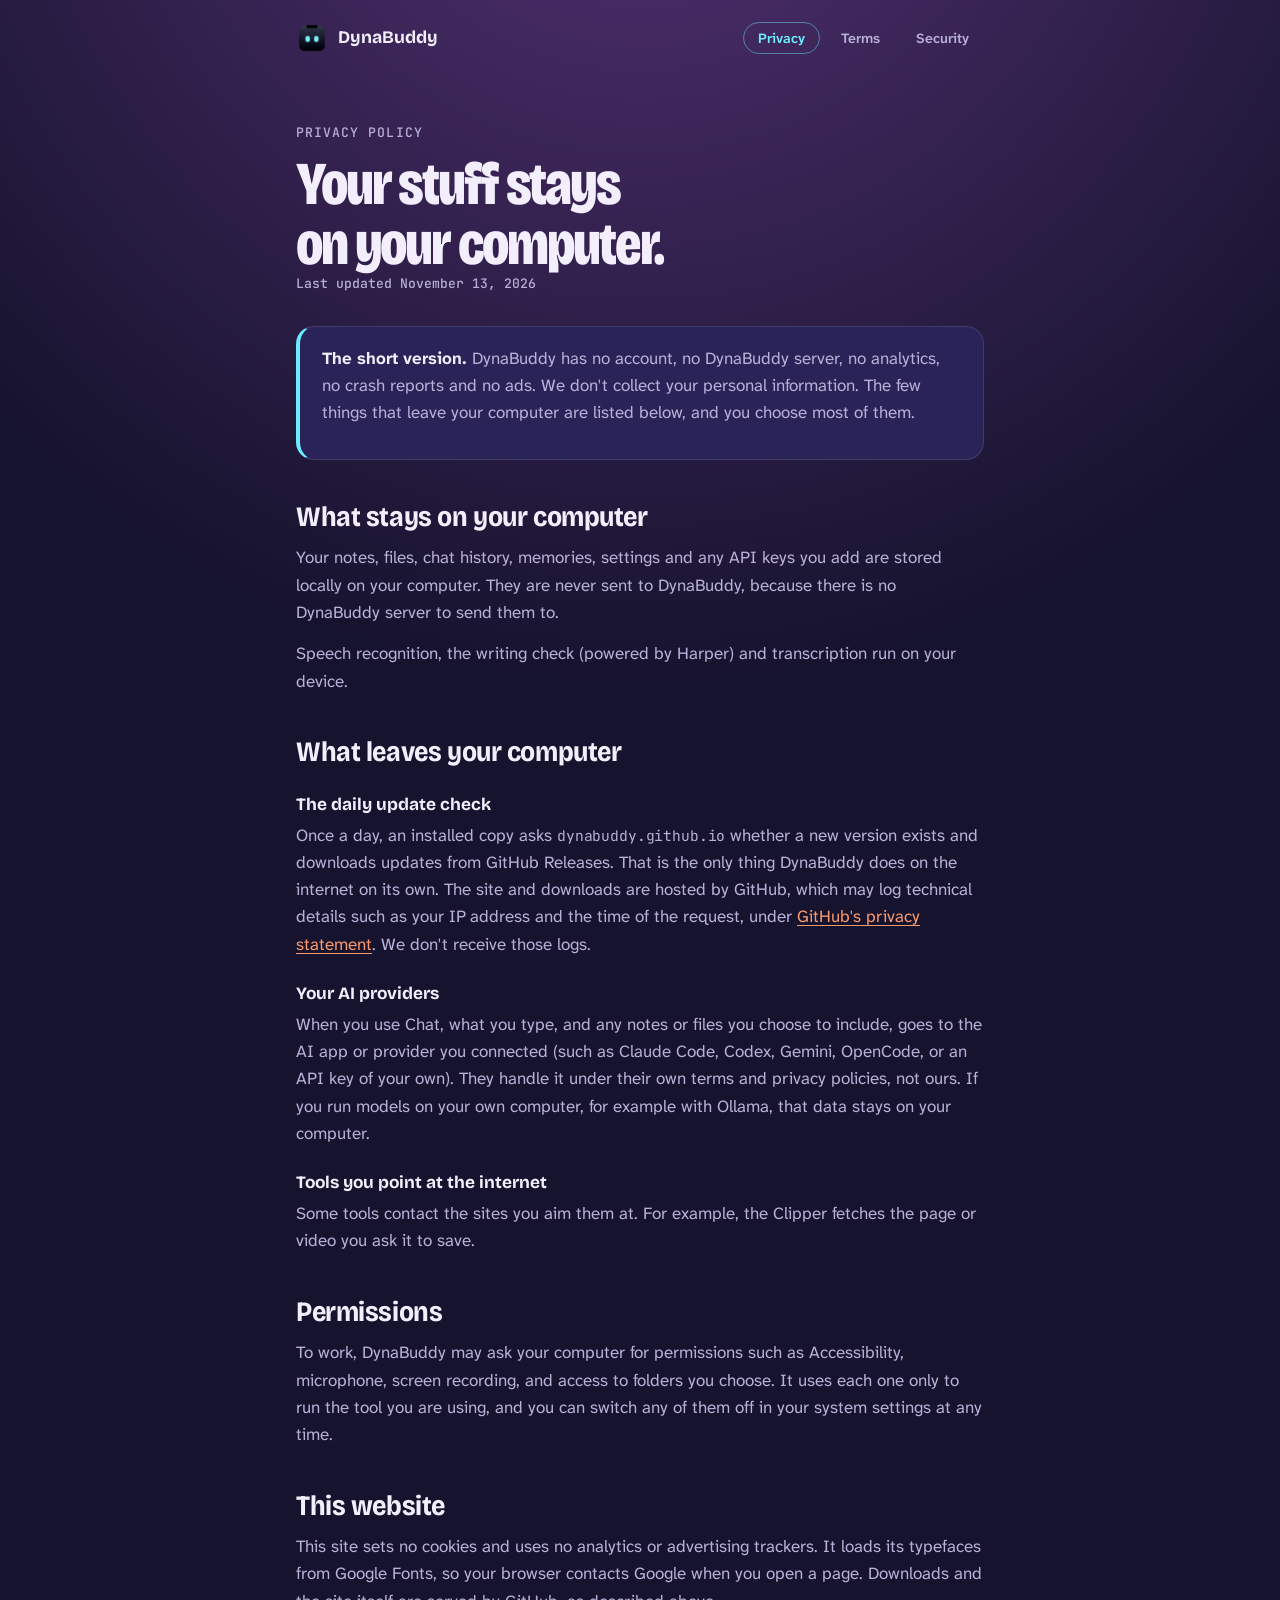
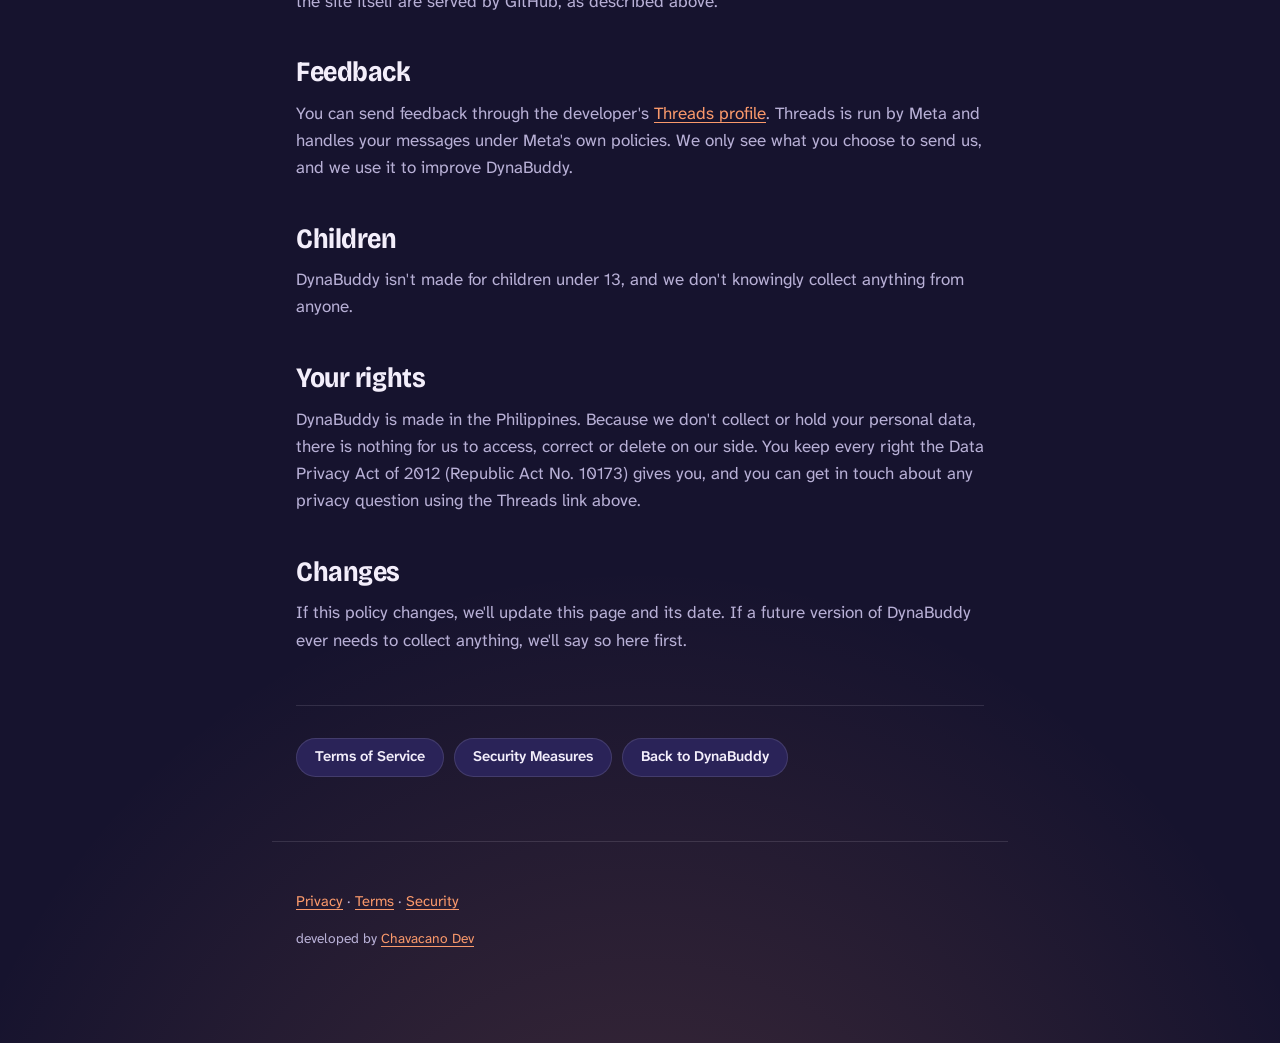
==== privacy.html @ 052398da "Add Privacy Policy, Terms of Service and Security Measures pages Three plain-language pages in the s" ====
<!doctype html>
<html lang="en">
<head>
  <meta charset="utf-8">
  <meta name="viewport" content="width=device-width, initial-scale=1">
  <title>Privacy Policy · DynaBuddy</title>
  <meta name="description" content="DynaBuddy has no account, no server and no analytics. What stays on your computer, and the few things that leave it.">
  <meta name="theme-color" content="#16132e">
  <link rel="icon" href="img/icon.png">
  <link rel="preconnect" href="https://fonts.googleapis.com">
  <link rel="preconnect" href="https://fonts.gstatic.com" crossorigin>
  <link href="https://fonts.googleapis.com/css2?family=Atkinson+Hyperlegible+Next:wght@400;600&family=Bricolage+Grotesque:opsz,wdth,wght@12..96,75..100,500..800&family=JetBrains+Mono:wght@500&display=swap" rel="stylesheet">
  <link rel="stylesheet" href="style.css">
</head>
<body class="doc-page">
  <header class="doc-bar">
    <a class="doc-home" href="./" aria-label="DynaBuddy home">
      <img src="img/icon.png" alt="" width="32" height="32">
      <span>DynaBuddy</span>
    </a>
    <nav class="doc-switch" aria-label="Legal pages">
      <a href="privacy.html" aria-current="page">Privacy</a>
      <a href="terms.html">Terms</a>
      <a href="security.html">Security</a>
    </nav>
  </header>

  <main class="doc">
    <p class="kicker">Privacy Policy</p>
    <h1>Your stuff stays on your computer.</h1>
    <p class="doc-meta">Last updated November 13, 2026</p>

    <div class="doc-summary">
      <p><b>The short version.</b> DynaBuddy has no account, no DynaBuddy server, no analytics, no crash reports and no ads. We don't collect your personal information. The few things that leave your computer are listed below, and you choose most of them.</p>
    </div>

    <div class="doc-block">
      <h2>What stays on your computer</h2>
      <p>Your notes, files, chat history, memories, settings and any API keys you add are stored locally on your computer. They are never sent to DynaBuddy, because there is no DynaBuddy server to send them to.</p>
      <p>Speech recognition, the writing check (powered by Harper) and transcription run on your device.</p>
    </div>

    <div class="doc-block">
      <h2>What leaves your computer</h2>
      <h3>The daily update check</h3>
      <p>Once a day, an installed copy asks <span class="mono">dynabuddy.github.io</span> whether a new version exists and downloads updates from GitHub Releases. That is the only thing DynaBuddy does on the internet on its own. The site and downloads are hosted by GitHub, which may log technical details such as your IP address and the time of the request, under <a href="https://docs.github.com/en/site-policy/privacy-policies/github-general-privacy-statement" target="_blank" rel="noopener">GitHub's privacy statement</a>. We don't receive those logs.</p>
      <h3>Your AI providers</h3>
      <p>When you use Chat, what you type, and any notes or files you choose to include, goes to the AI app or provider you connected (such as Claude Code, Codex, Gemini, OpenCode, or an API key of your own). They handle it under their own terms and privacy policies, not ours. If you run models on your own computer, for example with Ollama, that data stays on your computer.</p>
      <h3>Tools you point at the internet</h3>
      <p>Some tools contact the sites you aim them at. For example, the Clipper fetches the page or video you ask it to save.</p>
    </div>

    <div class="doc-block">
      <h2>Permissions</h2>
      <p>To work, DynaBuddy may ask your computer for permissions such as Accessibility, microphone, screen recording, and access to folders you choose. It uses each one only to run the tool you are using, and you can switch any of them off in your system settings at any time.</p>
    </div>

    <div class="doc-block">
      <h2>This website</h2>
      <p>This site sets no cookies and uses no analytics or advertising trackers. It loads its typefaces from Google Fonts, so your browser contacts Google when you open a page. Downloads and the site itself are served by GitHub, as described above.</p>
    </div>

    <div class="doc-block">
      <h2>Feedback</h2>
      <p>You can send feedback through the developer's <a href="https://www.threads.com/@chavacano_dev?igshid=NTc4MTIwNjQ2YQ==" target="_blank" rel="noopener">Threads profile</a>. Threads is run by Meta and handles your messages under Meta's own policies. We only see what you choose to send us, and we use it to improve DynaBuddy.</p>
    </div>

    <div class="doc-block">
      <h2>Children</h2>
      <p>DynaBuddy isn't made for children under 13, and we don't knowingly collect anything from anyone.</p>
    </div>

    <div class="doc-block">
      <h2>Your rights</h2>
      <p>DynaBuddy is made in the Philippines. Because we don't collect or hold your personal data, there is nothing for us to access, correct or delete on our side. You keep every right the Data Privacy Act of 2012 (Republic Act No. 10173) gives you, and you can get in touch about any privacy question using the Threads link above.</p>
    </div>

    <div class="doc-block">
      <h2>Changes</h2>
      <p>If this policy changes, we'll update this page and its date. If a future version of DynaBuddy ever needs to collect anything, we'll say so here first.</p>
    </div>

    <nav class="doc-more" aria-label="More">
      <a href="terms.html">Terms of Service</a>
      <a href="security.html">Security Measures</a>
      <a href="./">Back to DynaBuddy</a>
    </nav>
  </main>

  <footer>
    <nav class="legal-links" aria-label="Legal">
      <a href="privacy.html">Privacy</a> · <a href="terms.html">Terms</a> · <a href="security.html">Security</a>
    </nav>
    <p class="fine">developed by <a href="https://www.threads.com/@chavacano_dev?igshid=NTc4MTIwNjQ2YQ==" target="_blank" rel="noopener">Chavacano Dev</a></p>
  </footer>
</body>
</html>
---- style.css ----
/* DynaBuddy site. Palette from the app's dusk wallpaper; the eyes' cyan is the only bright accent. */
:root {
  --night: #16132e;      /* page */
  --dusk: #2a2358;       /* raised surfaces */
  --violet: #8c4db2;     /* horizon band */
  --peach: #fa996b;      /* warm accent, links */
  --eye: #6bedff;        /* the buddy's eyes: primary action */
  --paper: #f3eefb;      /* text */
  --muted: #b8b0d6;
  --ink: #050506;        /* the island */
  --line: rgba(243, 238, 251, 0.12);
  --display: "Bricolage Grotesque", "Segoe UI", system-ui, sans-serif;
  --body: "Atkinson Hyperlegible Next", "Segoe UI", system-ui, sans-serif;
  --mono: "JetBrains Mono", ui-monospace, Menlo, Consolas, monospace;
  color-scheme: dark;
}

* { box-sizing: border-box; }
html { scroll-behavior: smooth; }
body {
  margin: 0;
  background:
    radial-gradient(120% 60% at 50% -10%, rgba(140, 77, 178, 0.55), transparent 60%),
    radial-gradient(80% 40% at 50% 110%, rgba(250, 153, 107, 0.18), transparent 70%),
    var(--night);
  color: var(--paper);
  font: 400 1.0625rem/1.6 var(--body);
  -webkit-font-smoothing: antialiased;
  min-height: 100vh;
}
a { color: var(--peach); text-underline-offset: 3px; }
a:hover { color: #ffc2a3; }
:focus-visible { outline: 2px solid var(--eye); outline-offset: 3px; border-radius: 6px; }
.mono { font-family: var(--mono); font-size: 0.86em; letter-spacing: -0.01em; }

/* ---- The island, hanging from the top edge ---- */
.island-dock {
  position: fixed;
  top: 0;
  left: 50%;
  transform: translateX(-50%);
  z-index: 10;
  display: flex;
  flex-direction: column;
  align-items: center;
  pointer-events: none;
}
.island {
  pointer-events: auto;
  position: relative;
  width: 168px;
  height: 40px;
  border: 0;
  padding: 0;
  margin: 0;
  cursor: pointer;
  color: inherit;
  background: linear-gradient(var(--ink), #0d0d10);
  border-radius: 0 0 18px 18px;
  box-shadow: 0 10px 30px rgba(0, 0, 0, 0.35), inset 0 -1px 0 rgba(255, 255, 255, 0.06);
  transition: width 420ms cubic-bezier(.2, 1.4, .4, 1), height 420ms cubic-bezier(.2, 1.4, .4, 1), border-radius 420ms;
  overflow: hidden;
}
/* The flared shoulders where it meets the top edge. */
.island::before, .island::after {
  content: "";
  position: absolute;
  top: 0;
  width: 9px;
  height: 9px;
  background: radial-gradient(circle at 0 100%, transparent 8.5px, var(--ink) 9px);
}
.island::before { left: -9px; transform: scaleX(-1); }
.island::after { right: -9px; }
.island:hover { width: 214px; height: 46px; }
.island[aria-expanded="true"] { width: min(440px, 92vw); height: 150px; border-radius: 0 0 30px 30px; cursor: default; }
#face { position: absolute; top: 0; left: 50%; transform: translateX(-50%); width: 300px; height: 80px; }
.island-menu {
  position: absolute;
  inset: 70px 18px 18px;
  display: flex;
  flex-wrap: wrap;
  gap: 8px;
  justify-content: center;
  align-content: center;
  opacity: 0;
  transition: opacity 200ms 120ms;
}
.island[aria-expanded="true"] .island-menu { opacity: 1; }
.island:not([aria-expanded="true"]) .island-menu { visibility: hidden; }
.island-menu a {
  font: 600 0.88rem/1 var(--body);
  color: var(--paper);
  text-decoration: none;
  padding: 9px 12px;
  border-radius: 999px;
  background: rgba(255, 255, 255, 0.07);
}
.island-menu a:hover { background: rgba(107, 237, 255, 0.16); color: var(--eye); }
.island-speech {
  margin: 10px 0 0;
  padding: 6px 14px;
  border-radius: 999px;
  background: #121216;
  color: var(--paper);
  font: 600 0.85rem/1.3 var(--body);
  box-shadow: 0 6px 18px rgba(0, 0, 0, 0.35);
  opacity: 0;
  transform: translateY(-6px);
  transition: opacity 200ms, transform 200ms;
}
.island-speech.show { opacity: 1; transform: none; }

/* ---- Hero ---- */
.hero {
  max-width: 980px;
  margin: 0 auto;
  padding: clamp(9rem, 22vh, 13rem) 24px 5rem;
  text-align: center;
}
.kicker {
  margin: 0 0 1rem;
  font: 500 0.82rem/1 var(--mono);
  letter-spacing: 0.08em;
  text-transform: uppercase;
  color: var(--eye);
}
h1, h2, h3 { font-family: var(--display); font-optical-sizing: auto; }
h1 {
  margin: 0 auto;
  max-width: 14ch;
  font-size: clamp(2.7rem, 7.4vw, 5.6rem);
  font-weight: 800;
  font-stretch: 78%;
  line-height: 0.95;
  letter-spacing: -0.035em;
  text-wrap: balance;
}
.lede {
  max-width: 40rem;
  margin: 1.6rem auto 2.4rem;
  font-size: 1.16rem;
  color: var(--muted);
  text-wrap: pretty;
}
.cta { display: flex; flex-wrap: wrap; gap: 14px; justify-content: center; }
.button {
  display: inline-flex;
  flex-direction: column;
  align-items: flex-start;
  gap: 2px;
  min-width: 250px;
  padding: 14px 22px;
  border-radius: 16px;
  text-decoration: none;
  color: var(--paper);
  background: var(--dusk);
  border: 1px solid var(--line);
  transition: transform 160ms, background 160ms;
}
.button:hover { transform: translateY(-2px); color: var(--paper); background: #342c6a; }
.button.primary { background: var(--eye); color: #04222a; border-color: transparent; box-shadow: 0 0 0 6px rgba(107, 237, 255, 0.12), 0 12px 40px rgba(107, 237, 255, 0.22); }
.button.primary:hover { background: #8ff2ff; color: #04222a; }
.button-title { font: 700 1.1rem/1.2 var(--display); }
.button-note { font-size: 0.84rem; opacity: 0.75; }
.version { margin-top: 1.4rem; font-size: 0.92rem; color: var(--muted); }

/* ---- Sections ---- */
main { max-width: 1080px; margin: 0 auto; padding: 0 24px; }
section { padding: 5rem 0; border-top: 1px solid var(--line); }
h2 {
  margin: 0;
  font-size: clamp(1.9rem, 4vw, 2.9rem);
  font-weight: 750;
  font-stretch: 85%;
  letter-spacing: -0.025em;
  line-height: 1.05;
}
.section-lede { max-width: 42rem; color: var(--muted); margin: 0.9rem 0 2.4rem; }

.tool-list {
  list-style: none;
  margin: 0;
  padding: 0;
  display: grid;
  grid-template-columns: repeat(auto-fill, minmax(230px, 1fr));
  gap: 14px;
}
.tool-list li {
  padding: 20px 20px 16px;
  border-radius: 22px;
  background: linear-gradient(180deg, #0d0c14, #121020);
  border: 1px solid var(--line);
}
.tool-list h3 { margin: 0 0 0.4rem; font-size: 1.3rem; font-weight: 700; }
.tool-list p { margin: 0; font-size: 0.97rem; color: var(--muted); }
.where { display: flex; gap: 6px; margin-top: 0.9rem !important; }
.where span {
  font: 500 0.72rem/1 var(--mono);
  padding: 5px 8px;
  border-radius: 999px;
  border: 1px dashed rgba(243, 238, 251, 0.25);
  color: var(--muted);
}
.where .on { border: 1px solid rgba(107, 237, 255, 0.45); color: var(--eye); }

.look-grid {
  list-style: none;
  margin: 0;
  padding: 0;
  display: grid;
  grid-template-columns: repeat(auto-fill, minmax(190px, 1fr));
  gap: 26px 18px;
}
.look-grid li { text-align: center; }
.look-grid img { width: 100%; max-width: 200px; height: auto; display: block; margin: 0 auto 6px; transition: transform 300ms cubic-bezier(.2, 1.6, .4, 1); }
.look-grid li:hover img { transform: translateY(-4px) rotate(-1.5deg) scale(1.04); }
.look-grid span { display: block; font: 700 1.05rem/1.2 var(--display); }
.look-grid small { color: var(--muted); font-size: 0.82rem; }

.install-cols { display: grid; grid-template-columns: repeat(auto-fit, minmax(300px, 1fr)); gap: 18px; }
.install-card { padding: 24px; border-radius: 22px; background: var(--dusk); border: 1px solid var(--line); }
.install-card h3 { margin: 0 0 0.8rem; font-size: 1.5rem; }
.install-card ol { margin: 0; padding-left: 1.3rem; }
.install-card li { margin-bottom: 0.55rem; }
.install-card li::marker { font-family: var(--mono); color: var(--eye); }
.note { margin: 1rem 0 0; font-size: 0.9rem; color: var(--muted); }
.beta { display: inline-block; vertical-align: middle; margin-left: 0.4rem; padding: 0.1rem 0.55rem; border: 1px solid rgba(250, 153, 107, 0.55); border-radius: 999px; color: var(--peach); font: 600 0.75rem/1.4 var(--body); letter-spacing: 0.04em; text-transform: uppercase; }

.changelog { display: grid; gap: 22px; }
.release { display: grid; grid-template-columns: 7.5rem 1fr; gap: 18px; }
.release h3 { margin: 0; font: 500 1rem/1.6 var(--mono); color: var(--eye); }
.release ul { margin: 0; padding-left: 1.1rem; color: var(--muted); }
.release li { margin-bottom: 0.3rem; }

footer {
  max-width: 1080px;
  margin: 0 auto;
  padding: 3rem 24px 5rem;
  border-top: 1px solid var(--line);
  color: var(--muted);
  font-size: 0.95rem;
}
footer p { max-width: 46rem; }
.fine { font-size: 0.86rem; }

/* ---- Footer legal links ---- */
.legal-links { margin: 0 0 0.6rem; font-size: 0.92rem; }
.legal-links a { white-space: nowrap; }

/* ---- Legal pages: Privacy, Terms, Security ---- */
.doc-bar {
  max-width: 46rem;
  margin: 0 auto;
  padding: 22px 24px 0;
  display: flex;
  flex-wrap: wrap;
  align-items: center;
  justify-content: space-between;
  gap: 12px 20px;
}
.doc-home { display: inline-flex; align-items: center; gap: 10px; color: var(--paper); text-decoration: none; font: 700 1.1rem/1 var(--display); }
.doc-home:hover { color: var(--eye); }
.doc-home img { border-radius: 9px; }
.doc-switch { display: flex; gap: 6px; }
.doc-switch a {
  padding: 8px 14px;
  border-radius: 999px;
  color: var(--muted);
  text-decoration: none;
  font: 600 0.88rem/1 var(--body);
  border: 1px solid transparent;
}
.doc-switch a:hover { color: var(--paper); background: rgba(255, 255, 255, 0.07); }
.doc-switch a[aria-current="page"] { color: var(--eye); border-color: rgba(107, 237, 255, 0.45); }

.doc { max-width: 46rem; margin: 0 auto; padding: clamp(3rem, 8vh, 5rem) 24px 4rem; animation: doc-in 520ms cubic-bezier(.2, .8, .2, 1) both; }
.doc h1 { max-width: none; margin: 0; font-size: clamp(2.3rem, 7vw, 3.8rem); line-height: 1; }
.doc-meta { margin: 1.3rem 0 0; font: 500 0.82rem/1.4 var(--mono); color: var(--muted); }
.doc-summary { margin: 2rem 0 0; padding: 18px 22px; border-radius: 18px; background: var(--dusk); border: 1px solid var(--line); border-left: 4px solid var(--eye); }
.doc-summary p { margin: 0; }
.doc-block { margin-top: 2.6rem; }
.doc-page footer { max-width: 46rem; }
.doc h2 { font-size: clamp(1.4rem, 3.4vw, 1.75rem); font-weight: 700; font-stretch: 90%; letter-spacing: -0.015em; line-height: 1.15; margin: 0 0 0.7rem; }
.doc h3 { margin: 1.4rem 0 0.2rem; font-size: 1.08rem; font-weight: 700; color: var(--paper); }
.doc p { margin: 0 0 0.9rem; color: var(--muted); }
.doc p b { color: var(--paper); }
.doc ul { margin: 0; padding-left: 1.2rem; color: var(--muted); }
.doc li { margin-bottom: 0.55rem; }
.doc li::marker { color: var(--eye); }
.doc-more { display: flex; flex-wrap: wrap; gap: 10px; margin-top: 3.2rem; padding-top: 2rem; border-top: 1px solid var(--line); }
.doc-more a { padding: 11px 18px; border-radius: 999px; background: var(--dusk); border: 1px solid var(--line); color: var(--paper); text-decoration: none; font: 600 0.92rem/1 var(--body); transition: transform 160ms, background 160ms; }
.doc-more a:hover { transform: translateY(-2px); background: #342c6a; color: var(--paper); }
@keyframes doc-in { from { opacity: 0; transform: translateY(10px); } to { opacity: 1; transform: none; } }

@media (max-width: 640px) {
  .hero { padding-top: 8rem; }
  .button { min-width: 100%; }
  .release { grid-template-columns: 1fr; gap: 4px; }
}

@media (prefers-reduced-motion: reduce) {
  html { scroll-behavior: auto; }
  .island, .look-grid img, .button, .island-speech, .doc-more a { transition: none; }
  .doc { animation: none; }
}
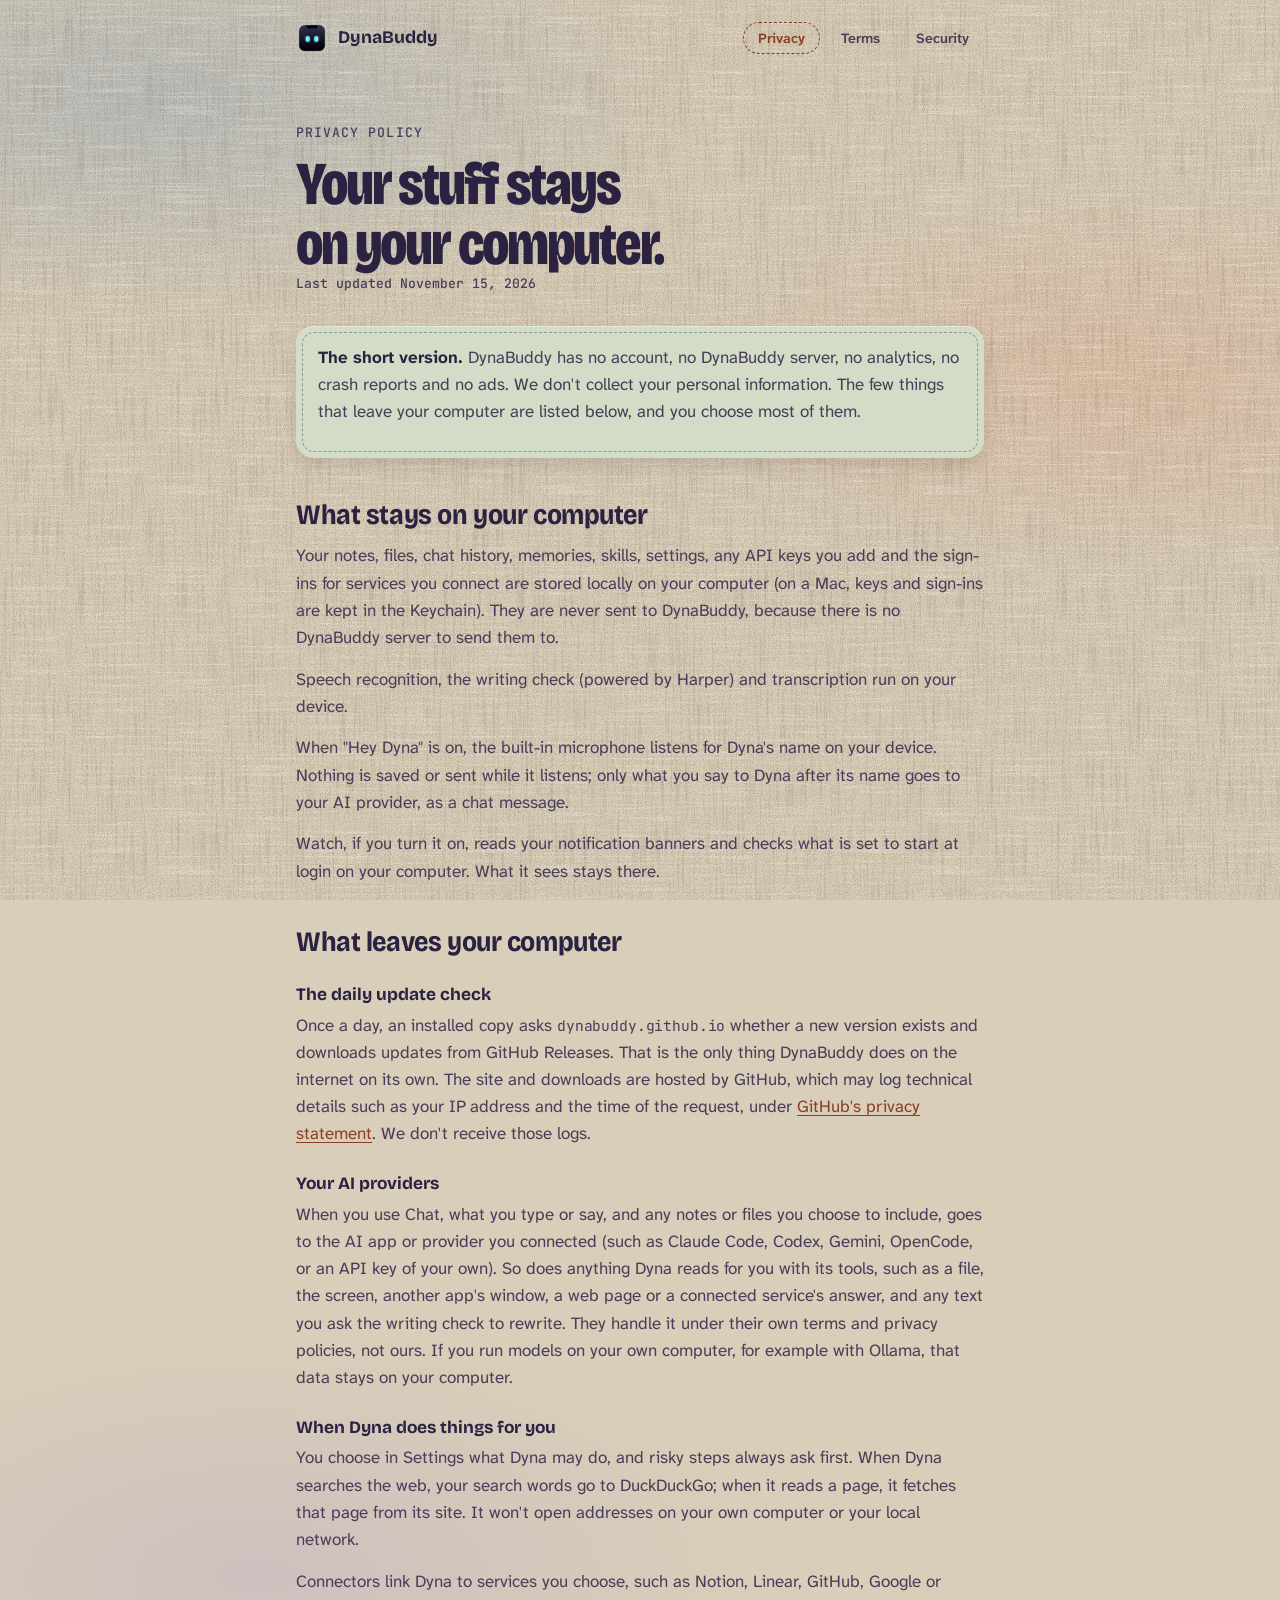
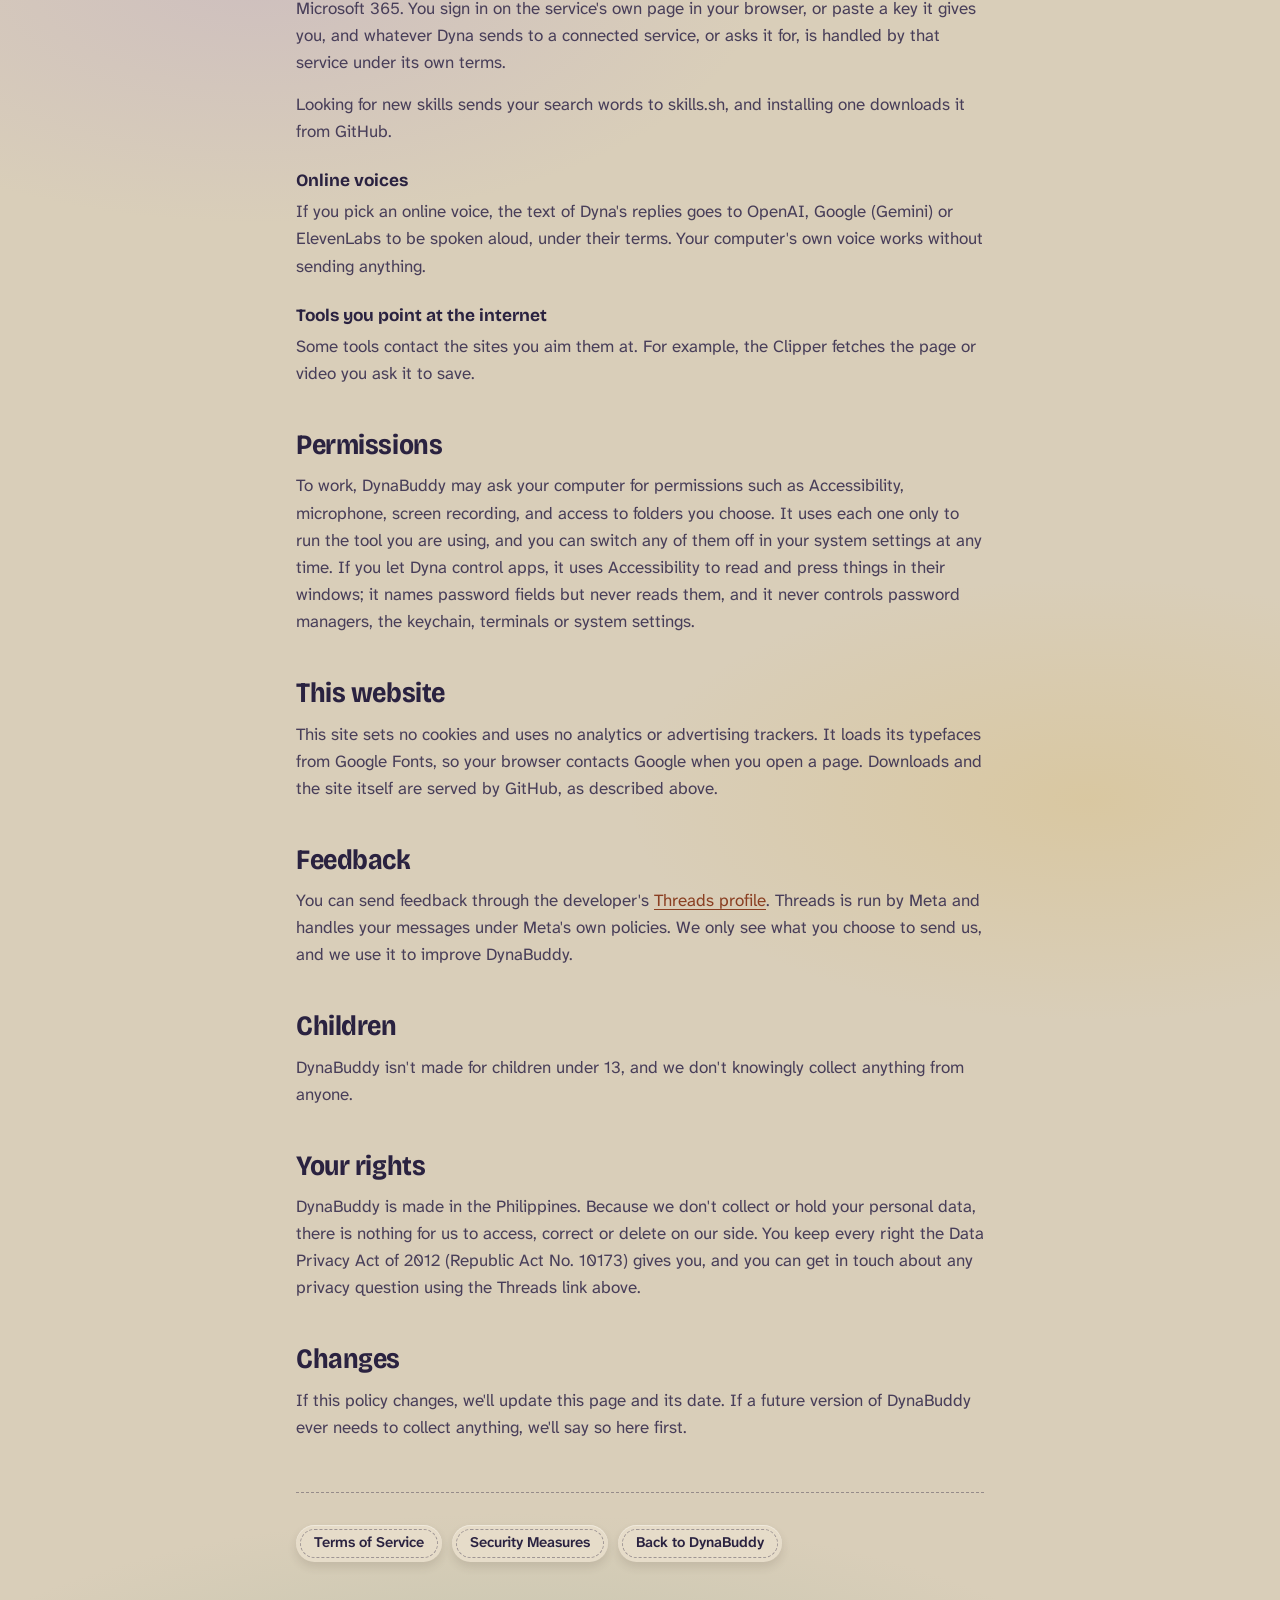
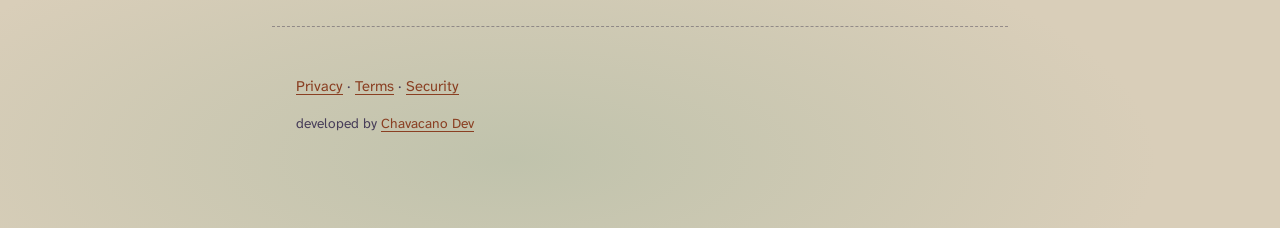
==== commit a80bb0a8: "Site: Privacy, Security and Terms pages cover 1.3; publish.sh --site" ====
--- a/privacy.html
+++ b/privacy.html
@@ -28,7 +28,7 @@
   <main class="doc">
     <p class="kicker">Privacy Policy</p>
     <h1>Your stuff stays on your computer.</h1>
-    <p class="doc-meta">Last updated November 13, 2026</p>
+    <p class="doc-meta">Last updated November 15, 2026</p>
 
     <div class="doc-summary">
       <p><b>The short version.</b> DynaBuddy has no account, no DynaBuddy server, no analytics, no crash reports and no ads. We don't collect your personal information. The few things that leave your computer are listed below, and you choose most of them.</p>
@@ -36,8 +36,10 @@
 
     <div class="doc-block">
       <h2>What stays on your computer</h2>
-      <p>Your notes, files, chat history, memories, settings and any API keys you add are stored locally on your computer. They are never sent to DynaBuddy, because there is no DynaBuddy server to send them to.</p>
+      <p>Your notes, files, chat history, memories, skills, settings, any API keys you add and the sign-ins for services you connect are stored locally on your computer (on a Mac, keys and sign-ins are kept in the Keychain). They are never sent to DynaBuddy, because there is no DynaBuddy server to send them to.</p>
       <p>Speech recognition, the writing check (powered by Harper) and transcription run on your device.</p>
+      <p>When "Hey Dyna" is on, the built-in microphone listens for Dyna's name on your device. Nothing is saved or sent while it listens; only what you say to Dyna after its name goes to your AI provider, as a chat message.</p>
+      <p>Watch, if you turn it on, reads your notification banners and checks what is set to start at login on your computer. What it sees stays there.</p>
     </div>
 
     <div class="doc-block">
@@ -45,14 +47,20 @@
       <h3>The daily update check</h3>
       <p>Once a day, an installed copy asks <span class="mono">dynabuddy.github.io</span> whether a new version exists and downloads updates from GitHub Releases. That is the only thing DynaBuddy does on the internet on its own. The site and downloads are hosted by GitHub, which may log technical details such as your IP address and the time of the request, under <a href="https://docs.github.com/en/site-policy/privacy-policies/github-general-privacy-statement" target="_blank" rel="noopener">GitHub's privacy statement</a>. We don't receive those logs.</p>
       <h3>Your AI providers</h3>
-      <p>When you use Chat, what you type, and any notes or files you choose to include, goes to the AI app or provider you connected (such as Claude Code, Codex, Gemini, OpenCode, or an API key of your own). They handle it under their own terms and privacy policies, not ours. If you run models on your own computer, for example with Ollama, that data stays on your computer.</p>
+      <p>When you use Chat, what you type or say, and any notes or files you choose to include, goes to the AI app or provider you connected (such as Claude Code, Codex, Gemini, OpenCode, or an API key of your own). So does anything Dyna reads for you with its tools, such as a file, the screen, another app's window, a web page or a connected service's answer, and any text you ask the writing check to rewrite. They handle it under their own terms and privacy policies, not ours. If you run models on your own computer, for example with Ollama, that data stays on your computer.</p>
+      <h3>When Dyna does things for you</h3>
+      <p>You choose in Settings what Dyna may do, and risky steps always ask first. When Dyna searches the web, your search words go to DuckDuckGo; when it reads a page, it fetches that page from its site. It won't open addresses on your own computer or your local network.</p>
+      <p>Connectors link Dyna to services you choose, such as Notion, Linear, GitHub, Google or Microsoft 365. You sign in on the service's own page in your browser, or paste a key it gives you, and whatever Dyna sends to a connected service, or asks it for, is handled by that service under its own terms.</p>
+      <p>Looking for new skills sends your search words to skills.sh, and installing one downloads it from GitHub.</p>
+      <h3>Online voices</h3>
+      <p>If you pick an online voice, the text of Dyna's replies goes to OpenAI, Google (Gemini) or ElevenLabs to be spoken aloud, under their terms. Your computer's own voice works without sending anything.</p>
       <h3>Tools you point at the internet</h3>
       <p>Some tools contact the sites you aim them at. For example, the Clipper fetches the page or video you ask it to save.</p>
     </div>
 
     <div class="doc-block">
       <h2>Permissions</h2>
-      <p>To work, DynaBuddy may ask your computer for permissions such as Accessibility, microphone, screen recording, and access to folders you choose. It uses each one only to run the tool you are using, and you can switch any of them off in your system settings at any time.</p>
+      <p>To work, DynaBuddy may ask your computer for permissions such as Accessibility, microphone, screen recording, and access to folders you choose. It uses each one only to run the tool you are using, and you can switch any of them off in your system settings at any time. If you let Dyna control apps, it uses Accessibility to read and press things in their windows; it names password fields but never reads them, and it never controls password managers, the keychain, terminals or system settings.</p>
     </div>
 
     <div class="doc-block">
--- a/style.css
+++ b/style.css
@@ -1,18 +1,27 @@
-/* DynaBuddy site. Palette from the app's dusk wallpaper; the eyes' cyan is the only bright accent. */
+/* DynaBuddy site. Oat felt under dabs of impressionist color. The island stays black and its eyes stay cyan. */
 :root {
-  --night: #16132e;      /* page */
-  --dusk: #2a2358;       /* raised surfaces */
-  --violet: #8c4db2;     /* horizon band */
-  --peach: #fa996b;      /* warm accent, links */
-  --eye: #6bedff;        /* the buddy's eyes: primary action */
-  --paper: #f3eefb;      /* text */
-  --muted: #b8b0d6;
-  --ink: #050506;        /* the island */
-  --line: rgba(243, 238, 251, 0.12);
+  --felt: #d9ceb9;
+  --patch: #e6dcc9;
+  --p-blue: #cfd7dc;
+  --p-sage: #d3dcc7;
+  --p-lilac: #ddd2dd;
+  --p-peach: #ecd3bf;
+  --p-ochre: #e6dcae;
+  --ink: #2a2240;
+  --muted: #483e59;
+  --link: #8a3f22;
+  --link-hover: #6a2c16;
+  --sage-ink: #3a5640;
+  --blue-ink: #3a5a82;
+  --stitch: rgba(42, 34, 64, 0.38);
+  --line: rgba(42, 34, 64, 0.2);
+  --eye: #6bedff;
+  --island: #050506;
+  --island-text: #f3eefb;
   --display: "Bricolage Grotesque", "Segoe UI", system-ui, sans-serif;
   --body: "Atkinson Hyperlegible Next", "Segoe UI", system-ui, sans-serif;
   --mono: "JetBrains Mono", ui-monospace, Menlo, Consolas, monospace;
-  color-scheme: dark;
+  color-scheme: light;
 }
 
 * { box-sizing: border-box; }
@@ -20,18 +29,40 @@
 body {
   margin: 0;
   background:
-    radial-gradient(120% 60% at 50% -10%, rgba(140, 77, 178, 0.55), transparent 60%),
-    radial-gradient(80% 40% at 50% 110%, rgba(250, 153, 107, 0.18), transparent 70%),
-    var(--night);
-  color: var(--paper);
+    radial-gradient(60% 9% at 12% 3%, rgba(143, 168, 196, 0.42), transparent 72%),
+    radial-gradient(48% 8% at 88% 11%, rgba(232, 169, 138, 0.36), transparent 72%),
+    radial-gradient(55% 10% at 20% 46%, rgba(185, 163, 201, 0.34), transparent 72%),
+    radial-gradient(50% 9% at 85% 70%, rgba(217, 184, 106, 0.3), transparent 72%),
+    radial-gradient(70% 10% at 40% 98%, rgba(157, 179, 154, 0.42), transparent 72%),
+    var(--felt);
+  color: var(--ink);
   font: 400 1.0625rem/1.6 var(--body);
   -webkit-font-smoothing: antialiased;
   min-height: 100vh;
 }
-a { color: var(--peach); text-underline-offset: 3px; }
-a:hover { color: #ffc2a3; }
-:focus-visible { outline: 2px solid var(--eye); outline-offset: 3px; border-radius: 6px; }
+::selection { background: rgba(232, 169, 138, 0.6); color: var(--ink); }
+a { color: var(--link); text-underline-offset: 3px; }
+a:hover { color: var(--link-hover); text-decoration-thickness: 2px; }
+:focus-visible { outline: 3px solid var(--blue-ink); outline-offset: 3px; border-radius: 6px; }
 .mono { font-family: var(--mono); font-size: 0.86em; letter-spacing: -0.01em; }
+
+/* ---- Painting and felt layers ---- */
+.paint { position: fixed; inset: 0; width: 100%; height: 100%; z-index: 0; pointer-events: none; }
+/* Wool grain and fibers, generated by noise filters so no image files ship. */
+body::after {
+  content: "";
+  position: fixed;
+  inset: 0;
+  z-index: 1;
+  pointer-events: none;
+  opacity: 0.62;
+  background-image:
+    url("data:image/svg+xml;utf8,<svg xmlns='http://www.w3.org/2000/svg' width='320' height='320'><filter id='g' x='0' y='0' width='100%25' height='100%25'><feTurbulence type='fractalNoise' baseFrequency='.9' numOctaves='3' seed='4' stitchTiles='stitch'/><feColorMatrix values='0 0 0 0 .2  0 0 0 0 .15  0 0 0 0 .1  1.25 0 0 0 -.5'/></filter><rect width='100%25' height='100%25' filter='url(%23g)'/></svg>"),
+    url("data:image/svg+xml;utf8,<svg xmlns='http://www.w3.org/2000/svg' width='380' height='380'><filter id='f' x='0' y='0' width='100%25' height='100%25'><feTurbulence type='fractalNoise' baseFrequency='.014 .5' numOctaves='2' seed='9' stitchTiles='stitch'/><feColorMatrix values='0 0 0 0 1  0 0 0 0 .96  0 0 0 0 .88  1.6 0 0 0 -.78'/></filter><rect width='100%25' height='100%25' filter='url(%23f)'/></svg>"),
+    url("data:image/svg+xml;utf8,<svg xmlns='http://www.w3.org/2000/svg' width='440' height='440'><filter id='h' x='0' y='0' width='100%25' height='100%25'><feTurbulence type='fractalNoise' baseFrequency='.45 .016' numOctaves='2' seed='21' stitchTiles='stitch'/><feColorMatrix values='0 0 0 0 .3  0 0 0 0 .22  0 0 0 0 .16  1.5 0 0 0 -.75'/></filter><rect width='100%25' height='100%25' filter='url(%23h)'/></svg>");
+  background-size: 320px 320px, 380px 380px, 440px 440px;
+}
+header, main, footer { position: relative; z-index: 2; }
 
 /* ---- The island, hanging from the top edge ---- */
 .island-dock {
@@ -54,10 +85,10 @@
   padding: 0;
   margin: 0;
   cursor: pointer;
-  color: inherit;
-  background: linear-gradient(var(--ink), #0d0d10);
+  color: var(--island-text);
+  background: linear-gradient(var(--island), #0d0d10);
   border-radius: 0 0 18px 18px;
-  box-shadow: 0 10px 30px rgba(0, 0, 0, 0.35), inset 0 -1px 0 rgba(255, 255, 255, 0.06);
+  box-shadow: 0 10px 26px rgba(42, 34, 64, 0.32), inset 0 -1px 0 rgba(255, 255, 255, 0.06);
   transition: width 420ms cubic-bezier(.2, 1.4, .4, 1), height 420ms cubic-bezier(.2, 1.4, .4, 1), border-radius 420ms;
   overflow: hidden;
 }
@@ -68,7 +99,7 @@
   top: 0;
   width: 9px;
   height: 9px;
-  background: radial-gradient(circle at 0 100%, transparent 8.5px, var(--ink) 9px);
+  background: radial-gradient(circle at 0 100%, transparent 8.5px, var(--island) 9px);
 }
 .island::before { left: -9px; transform: scaleX(-1); }
 .island::after { right: -9px; }
@@ -90,21 +121,22 @@
 .island:not([aria-expanded="true"]) .island-menu { visibility: hidden; }
 .island-menu a {
   font: 600 0.88rem/1 var(--body);
-  color: var(--paper);
+  color: var(--island-text);
   text-decoration: none;
   padding: 9px 12px;
   border-radius: 999px;
   background: rgba(255, 255, 255, 0.07);
 }
 .island-menu a:hover { background: rgba(107, 237, 255, 0.16); color: var(--eye); }
+.island :focus-visible, .island-menu a:focus-visible { outline-color: var(--eye); }
 .island-speech {
   margin: 10px 0 0;
   padding: 6px 14px;
   border-radius: 999px;
   background: #121216;
-  color: var(--paper);
+  color: var(--island-text);
   font: 600 0.85rem/1.3 var(--body);
-  box-shadow: 0 6px 18px rgba(0, 0, 0, 0.35);
+  box-shadow: 0 6px 18px rgba(42, 34, 64, 0.3);
   opacity: 0;
   transform: translateY(-6px);
   transition: opacity 200ms, transform 200ms;
@@ -123,7 +155,7 @@
   font: 500 0.82rem/1 var(--mono);
   letter-spacing: 0.08em;
   text-transform: uppercase;
-  color: var(--eye);
+  color: var(--link);
 }
 h1, h2, h3 { font-family: var(--display); font-optical-sizing: auto; }
 h1 {
@@ -144,6 +176,7 @@
   text-wrap: pretty;
 }
 .cta { display: flex; flex-wrap: wrap; gap: 14px; justify-content: center; }
+/* Felt patches: a soft body with a stitched edge sewn just inside it. */
 .button {
   display: inline-flex;
   flex-direction: column;
@@ -153,21 +186,26 @@
   padding: 14px 22px;
   border-radius: 16px;
   text-decoration: none;
-  color: var(--paper);
-  background: var(--dusk);
-  border: 1px solid var(--line);
-  transition: transform 160ms, background 160ms;
-}
-.button:hover { transform: translateY(-2px); color: var(--paper); background: #342c6a; }
-.button.primary { background: var(--eye); color: #04222a; border-color: transparent; box-shadow: 0 0 0 6px rgba(107, 237, 255, 0.12), 0 12px 40px rgba(107, 237, 255, 0.22); }
-.button.primary:hover { background: #8ff2ff; color: #04222a; }
+  color: var(--ink);
+  background: var(--patch);
+  box-shadow: 0 8px 16px rgba(60, 45, 30, 0.14), inset 0 1px 0 rgba(255, 255, 255, 0.35);
+  outline: 1.5px dashed var(--stitch);
+  outline-offset: -6px;
+  transition: transform 180ms, box-shadow 180ms;
+}
+.button:hover { transform: translateY(-2px) rotate(-0.4deg); color: var(--ink); box-shadow: 0 12px 22px rgba(60, 45, 30, 0.2), inset 0 1px 0 rgba(255, 255, 255, 0.35); }
+.button.primary { background: var(--ink); color: #f6f0e4; outline-color: rgba(107, 237, 255, 0.7); box-shadow: 0 10px 22px rgba(42, 34, 64, 0.3); }
+.button.primary:hover { color: #fff; box-shadow: 0 14px 26px rgba(42, 34, 64, 0.38); }
+.button.primary .button-title { color: var(--eye); }
+.button:focus-visible, .doc-more a:focus-visible { outline: 3px solid var(--blue-ink); outline-offset: 3px; }
+.button.primary:focus-visible { outline-color: var(--eye); outline-offset: 4px; box-shadow: 0 0 0 3px var(--ink), 0 10px 22px rgba(42, 34, 64, 0.3); }
 .button-title { font: 700 1.1rem/1.2 var(--display); }
-.button-note { font-size: 0.84rem; opacity: 0.75; }
+.button-note { font-size: 0.84rem; opacity: 0.8; }
 .version { margin-top: 1.4rem; font-size: 0.92rem; color: var(--muted); }
 
 /* ---- Sections ---- */
 main { max-width: 1080px; margin: 0 auto; padding: 0 24px; }
-section { padding: 5rem 0; border-top: 1px solid var(--line); }
+section { padding: 5rem 0; border-top: 1.5px dashed var(--stitch); }
 h2 {
   margin: 0;
   font-size: clamp(1.9rem, 4vw, 2.9rem);
@@ -184,14 +222,21 @@
   padding: 0;
   display: grid;
   grid-template-columns: repeat(auto-fill, minmax(230px, 1fr));
-  gap: 14px;
+  gap: 16px;
 }
 .tool-list li {
-  padding: 20px 20px 16px;
+  padding: 22px 22px 18px;
   border-radius: 22px;
-  background: linear-gradient(180deg, #0d0c14, #121020);
-  border: 1px solid var(--line);
-}
+  background: var(--patch);
+  box-shadow: 0 8px 16px rgba(60, 45, 30, 0.12), inset 0 1px 0 rgba(255, 255, 255, 0.35);
+  outline: 1.5px dashed var(--stitch);
+  outline-offset: -8px;
+}
+.tool-list li:nth-child(5n + 1) { background: var(--p-blue); }
+.tool-list li:nth-child(5n + 2) { background: var(--p-sage); }
+.tool-list li:nth-child(5n + 3) { background: var(--p-lilac); }
+.tool-list li:nth-child(5n + 4) { background: var(--p-peach); }
+.tool-list li:nth-child(5n + 5) { background: var(--p-ochre); }
 .tool-list h3 { margin: 0 0 0.4rem; font-size: 1.3rem; font-weight: 700; }
 .tool-list p { margin: 0; font-size: 0.97rem; color: var(--muted); }
 .where { display: flex; gap: 6px; margin-top: 0.9rem !important; }
@@ -199,10 +244,10 @@
   font: 500 0.72rem/1 var(--mono);
   padding: 5px 8px;
   border-radius: 999px;
-  border: 1px dashed rgba(243, 238, 251, 0.25);
+  border: 1px dashed var(--stitch);
   color: var(--muted);
 }
-.where .on { border: 1px solid rgba(107, 237, 255, 0.45); color: var(--eye); }
+.where .on { border: 1px solid var(--sage-ink); color: var(--sage-ink); background: rgba(255, 255, 255, 0.3); }
 
 .look-grid {
   list-style: none;
@@ -219,17 +264,25 @@
 .look-grid small { color: var(--muted); font-size: 0.82rem; }
 
 .install-cols { display: grid; grid-template-columns: repeat(auto-fit, minmax(300px, 1fr)); gap: 18px; }
-.install-card { padding: 24px; border-radius: 22px; background: var(--dusk); border: 1px solid var(--line); }
+.install-card {
+  padding: 26px;
+  border-radius: 22px;
+  background: var(--p-blue);
+  box-shadow: 0 8px 16px rgba(60, 45, 30, 0.12), inset 0 1px 0 rgba(255, 255, 255, 0.35);
+  outline: 1.5px dashed var(--stitch);
+  outline-offset: -8px;
+}
+.install-card:nth-child(2) { background: var(--p-lilac); }
 .install-card h3 { margin: 0 0 0.8rem; font-size: 1.5rem; }
 .install-card ol { margin: 0; padding-left: 1.3rem; }
 .install-card li { margin-bottom: 0.55rem; }
-.install-card li::marker { font-family: var(--mono); color: var(--eye); }
+.install-card li::marker { font-family: var(--mono); color: var(--link); }
 .note { margin: 1rem 0 0; font-size: 0.9rem; color: var(--muted); }
-.beta { display: inline-block; vertical-align: middle; margin-left: 0.4rem; padding: 0.1rem 0.55rem; border: 1px solid rgba(250, 153, 107, 0.55); border-radius: 999px; color: var(--peach); font: 600 0.75rem/1.4 var(--body); letter-spacing: 0.04em; text-transform: uppercase; }
+.beta { display: inline-block; vertical-align: middle; margin-left: 0.4rem; padding: 0.1rem 0.55rem; border: 1px solid var(--link); border-radius: 999px; color: var(--link); font: 600 0.75rem/1.4 var(--body); letter-spacing: 0.04em; text-transform: uppercase; }
 
 .changelog { display: grid; gap: 22px; }
 .release { display: grid; grid-template-columns: 7.5rem 1fr; gap: 18px; }
-.release h3 { margin: 0; font: 500 1rem/1.6 var(--mono); color: var(--eye); }
+.release h3 { margin: 0; font: 500 1rem/1.6 var(--mono); color: var(--link); }
 .release ul { margin: 0; padding-left: 1.1rem; color: var(--muted); }
 .release li { margin-bottom: 0.3rem; }
 
@@ -237,7 +290,7 @@
   max-width: 1080px;
   margin: 0 auto;
   padding: 3rem 24px 5rem;
-  border-top: 1px solid var(--line);
+  border-top: 1.5px dashed var(--stitch);
   color: var(--muted);
   font-size: 0.95rem;
 }
@@ -259,8 +312,8 @@
   justify-content: space-between;
   gap: 12px 20px;
 }
-.doc-home { display: inline-flex; align-items: center; gap: 10px; color: var(--paper); text-decoration: none; font: 700 1.1rem/1 var(--display); }
-.doc-home:hover { color: var(--eye); }
+.doc-home { display: inline-flex; align-items: center; gap: 10px; color: var(--ink); text-decoration: none; font: 700 1.1rem/1 var(--display); }
+.doc-home:hover { color: var(--link); }
 .doc-home img { border-radius: 9px; }
 .doc-switch { display: flex; gap: 6px; }
 .doc-switch a {
@@ -269,28 +322,47 @@
   color: var(--muted);
   text-decoration: none;
   font: 600 0.88rem/1 var(--body);
-  border: 1px solid transparent;
-}
-.doc-switch a:hover { color: var(--paper); background: rgba(255, 255, 255, 0.07); }
-.doc-switch a[aria-current="page"] { color: var(--eye); border-color: rgba(107, 237, 255, 0.45); }
+  border: 1.5px solid transparent;
+}
+.doc-switch a:hover { color: var(--ink); background: rgba(255, 255, 255, 0.4); }
+.doc-switch a[aria-current="page"] { color: var(--link); border: 1.5px dashed var(--link); }
 
 .doc { max-width: 46rem; margin: 0 auto; padding: clamp(3rem, 8vh, 5rem) 24px 4rem; animation: doc-in 520ms cubic-bezier(.2, .8, .2, 1) both; }
 .doc h1 { max-width: none; margin: 0; font-size: clamp(2.3rem, 7vw, 3.8rem); line-height: 1; }
 .doc-meta { margin: 1.3rem 0 0; font: 500 0.82rem/1.4 var(--mono); color: var(--muted); }
-.doc-summary { margin: 2rem 0 0; padding: 18px 22px; border-radius: 18px; background: var(--dusk); border: 1px solid var(--line); border-left: 4px solid var(--eye); }
-.doc-summary p { margin: 0; }
+.doc-summary {
+  margin: 2rem 0 0;
+  padding: 18px 22px;
+  border-radius: 18px;
+  background: var(--p-sage);
+  box-shadow: 0 8px 16px rgba(60, 45, 30, 0.12), inset 0 1px 0 rgba(255, 255, 255, 0.35);
+  outline: 1.5px dashed var(--stitch);
+  outline-offset: -7px;
+}
+.doc-summary p { margin: 0; color: var(--ink); }
 .doc-block { margin-top: 2.6rem; }
-.doc-page footer { max-width: 46rem; }
 .doc h2 { font-size: clamp(1.4rem, 3.4vw, 1.75rem); font-weight: 700; font-stretch: 90%; letter-spacing: -0.015em; line-height: 1.15; margin: 0 0 0.7rem; }
-.doc h3 { margin: 1.4rem 0 0.2rem; font-size: 1.08rem; font-weight: 700; color: var(--paper); }
+.doc h3 { margin: 1.4rem 0 0.2rem; font-size: 1.08rem; font-weight: 700; color: var(--ink); }
 .doc p { margin: 0 0 0.9rem; color: var(--muted); }
-.doc p b { color: var(--paper); }
+.doc p b { color: var(--ink); }
 .doc ul { margin: 0; padding-left: 1.2rem; color: var(--muted); }
 .doc li { margin-bottom: 0.55rem; }
-.doc li::marker { color: var(--eye); }
-.doc-more { display: flex; flex-wrap: wrap; gap: 10px; margin-top: 3.2rem; padding-top: 2rem; border-top: 1px solid var(--line); }
-.doc-more a { padding: 11px 18px; border-radius: 999px; background: var(--dusk); border: 1px solid var(--line); color: var(--paper); text-decoration: none; font: 600 0.92rem/1 var(--body); transition: transform 160ms, background 160ms; }
-.doc-more a:hover { transform: translateY(-2px); background: #342c6a; color: var(--paper); }
+.doc li::marker { color: var(--link); }
+.doc-more { display: flex; flex-wrap: wrap; gap: 10px; margin-top: 3.2rem; padding-top: 2rem; border-top: 1.5px dashed var(--stitch); }
+.doc-more a {
+  padding: 11px 18px;
+  border-radius: 999px;
+  background: var(--patch);
+  color: var(--ink);
+  text-decoration: none;
+  font: 600 0.92rem/1 var(--body);
+  box-shadow: 0 5px 10px rgba(60, 45, 30, 0.12), inset 0 1px 0 rgba(255, 255, 255, 0.35);
+  outline: 1.5px dashed var(--stitch);
+  outline-offset: -5px;
+  transition: transform 160ms;
+}
+.doc-more a:hover { transform: translateY(-2px) rotate(-0.4deg); color: var(--ink); }
+.doc-page footer { max-width: 46rem; }
 @keyframes doc-in { from { opacity: 0; transform: translateY(10px); } to { opacity: 1; transform: none; } }
 
 @media (max-width: 640px) {
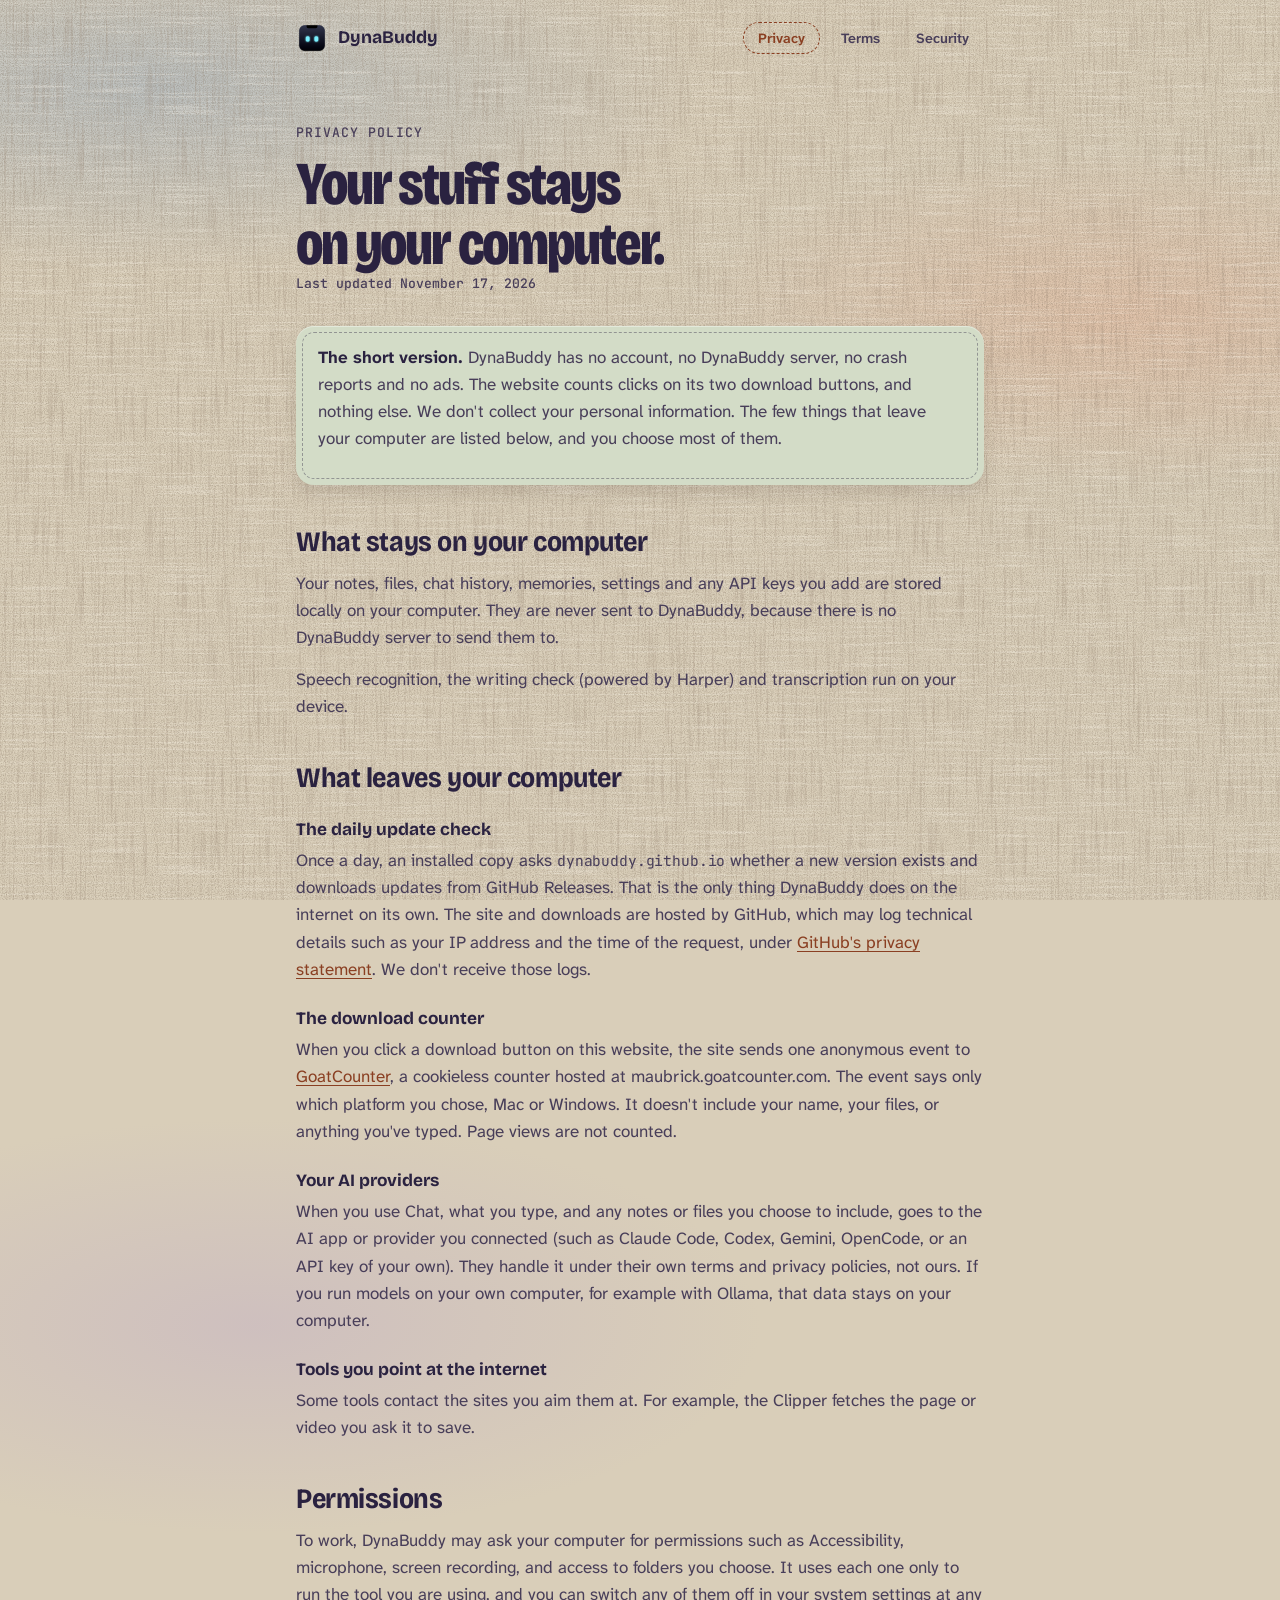
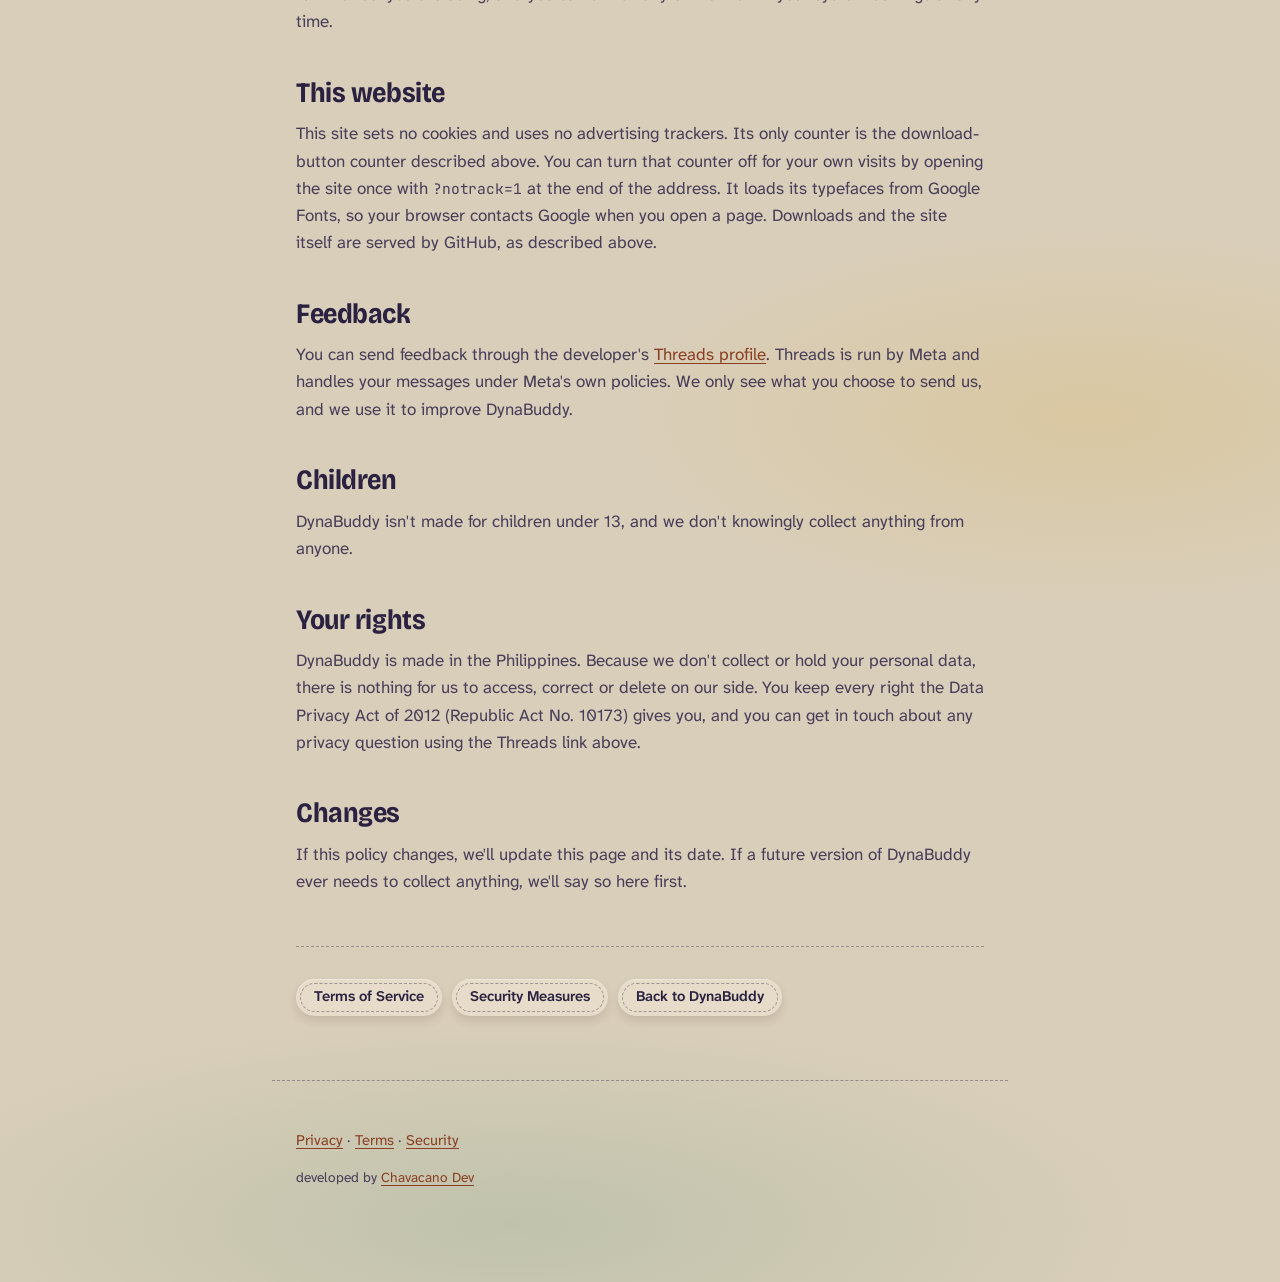
==== commit 972887bc: "Count download-button clicks with GoatCounter (test) Sends one cookieless event per download click (" ====
--- a/privacy.html
+++ b/privacy.html
@@ -4,7 +4,7 @@
   <meta charset="utf-8">
   <meta name="viewport" content="width=device-width, initial-scale=1">
   <title>Privacy Policy · DynaBuddy</title>
-  <meta name="description" content="DynaBuddy has no account, no server and no analytics. What stays on your computer, and the few things that leave it.">
+  <meta name="description" content="DynaBuddy has no account and no server. Its website counts download-button clicks only. What stays on your computer, and the few things that leave it.">
   <meta name="theme-color" content="#16132e">
   <link rel="icon" href="img/icon.png">
   <link rel="preconnect" href="https://fonts.googleapis.com">
@@ -28,44 +28,38 @@
   <main class="doc">
     <p class="kicker">Privacy Policy</p>
     <h1>Your stuff stays on your computer.</h1>
-    <p class="doc-meta">Last updated November 15, 2026</p>
+    <p class="doc-meta">Last updated November 17, 2026</p>
 
     <div class="doc-summary">
-      <p><b>The short version.</b> DynaBuddy has no account, no DynaBuddy server, no analytics, no crash reports and no ads. We don't collect your personal information. The few things that leave your computer are listed below, and you choose most of them.</p>
+      <p><b>The short version.</b> DynaBuddy has no account, no DynaBuddy server, no crash reports and no ads. The website counts clicks on its two download buttons, and nothing else. We don't collect your personal information. The few things that leave your computer are listed below, and you choose most of them.</p>
     </div>
 
     <div class="doc-block">
       <h2>What stays on your computer</h2>
-      <p>Your notes, files, chat history, memories, skills, settings, any API keys you add and the sign-ins for services you connect are stored locally on your computer (on a Mac, keys and sign-ins are kept in the Keychain). They are never sent to DynaBuddy, because there is no DynaBuddy server to send them to.</p>
+      <p>Your notes, files, chat history, memories, settings and any API keys you add are stored locally on your computer. They are never sent to DynaBuddy, because there is no DynaBuddy server to send them to.</p>
       <p>Speech recognition, the writing check (powered by Harper) and transcription run on your device.</p>
-      <p>When "Hey Dyna" is on, the built-in microphone listens for Dyna's name on your device. Nothing is saved or sent while it listens; only what you say to Dyna after its name goes to your AI provider, as a chat message.</p>
-      <p>Watch, if you turn it on, reads your notification banners and checks what is set to start at login on your computer. What it sees stays there.</p>
     </div>
 
     <div class="doc-block">
       <h2>What leaves your computer</h2>
       <h3>The daily update check</h3>
       <p>Once a day, an installed copy asks <span class="mono">dynabuddy.github.io</span> whether a new version exists and downloads updates from GitHub Releases. That is the only thing DynaBuddy does on the internet on its own. The site and downloads are hosted by GitHub, which may log technical details such as your IP address and the time of the request, under <a href="https://docs.github.com/en/site-policy/privacy-policies/github-general-privacy-statement" target="_blank" rel="noopener">GitHub's privacy statement</a>. We don't receive those logs.</p>
+      <h3>The download counter</h3>
+      <p>When you click a download button on this website, the site sends one anonymous event to <a href="https://www.goatcounter.com" target="_blank" rel="noopener">GoatCounter</a>, a cookieless counter hosted at maubrick.goatcounter.com. The event says only which platform you chose, Mac or Windows. It doesn't include your name, your files, or anything you've typed. Page views are not counted.</p>
       <h3>Your AI providers</h3>
-      <p>When you use Chat, what you type or say, and any notes or files you choose to include, goes to the AI app or provider you connected (such as Claude Code, Codex, Gemini, OpenCode, or an API key of your own). So does anything Dyna reads for you with its tools, such as a file, the screen, another app's window, a web page or a connected service's answer, and any text you ask the writing check to rewrite. They handle it under their own terms and privacy policies, not ours. If you run models on your own computer, for example with Ollama, that data stays on your computer.</p>
-      <h3>When Dyna does things for you</h3>
-      <p>You choose in Settings what Dyna may do, and risky steps always ask first. When Dyna searches the web, your search words go to DuckDuckGo; when it reads a page, it fetches that page from its site. It won't open addresses on your own computer or your local network.</p>
-      <p>Connectors link Dyna to services you choose, such as Notion, Linear, GitHub, Google or Microsoft 365. You sign in on the service's own page in your browser, or paste a key it gives you, and whatever Dyna sends to a connected service, or asks it for, is handled by that service under its own terms.</p>
-      <p>Looking for new skills sends your search words to skills.sh, and installing one downloads it from GitHub.</p>
-      <h3>Online voices</h3>
-      <p>If you pick an online voice, the text of Dyna's replies goes to OpenAI, Google (Gemini) or ElevenLabs to be spoken aloud, under their terms. Your computer's own voice works without sending anything.</p>
+      <p>When you use Chat, what you type, and any notes or files you choose to include, goes to the AI app or provider you connected (such as Claude Code, Codex, Gemini, OpenCode, or an API key of your own). They handle it under their own terms and privacy policies, not ours. If you run models on your own computer, for example with Ollama, that data stays on your computer.</p>
       <h3>Tools you point at the internet</h3>
       <p>Some tools contact the sites you aim them at. For example, the Clipper fetches the page or video you ask it to save.</p>
     </div>
 
     <div class="doc-block">
       <h2>Permissions</h2>
-      <p>To work, DynaBuddy may ask your computer for permissions such as Accessibility, microphone, screen recording, and access to folders you choose. It uses each one only to run the tool you are using, and you can switch any of them off in your system settings at any time. If you let Dyna control apps, it uses Accessibility to read and press things in their windows; it names password fields but never reads them, and it never controls password managers, the keychain, terminals or system settings.</p>
+      <p>To work, DynaBuddy may ask your computer for permissions such as Accessibility, microphone, screen recording, and access to folders you choose. It uses each one only to run the tool you are using, and you can switch any of them off in your system settings at any time.</p>
     </div>
 
     <div class="doc-block">
       <h2>This website</h2>
-      <p>This site sets no cookies and uses no analytics or advertising trackers. It loads its typefaces from Google Fonts, so your browser contacts Google when you open a page. Downloads and the site itself are served by GitHub, as described above.</p>
+      <p>This site sets no cookies and uses no advertising trackers. Its only counter is the download-button counter described above. You can turn that counter off for your own visits by opening the site once with <span class="mono">?notrack=1</span> at the end of the address. It loads its typefaces from Google Fonts, so your browser contacts Google when you open a page. Downloads and the site itself are served by GitHub, as described above.</p>
     </div>
 
     <div class="doc-block">
